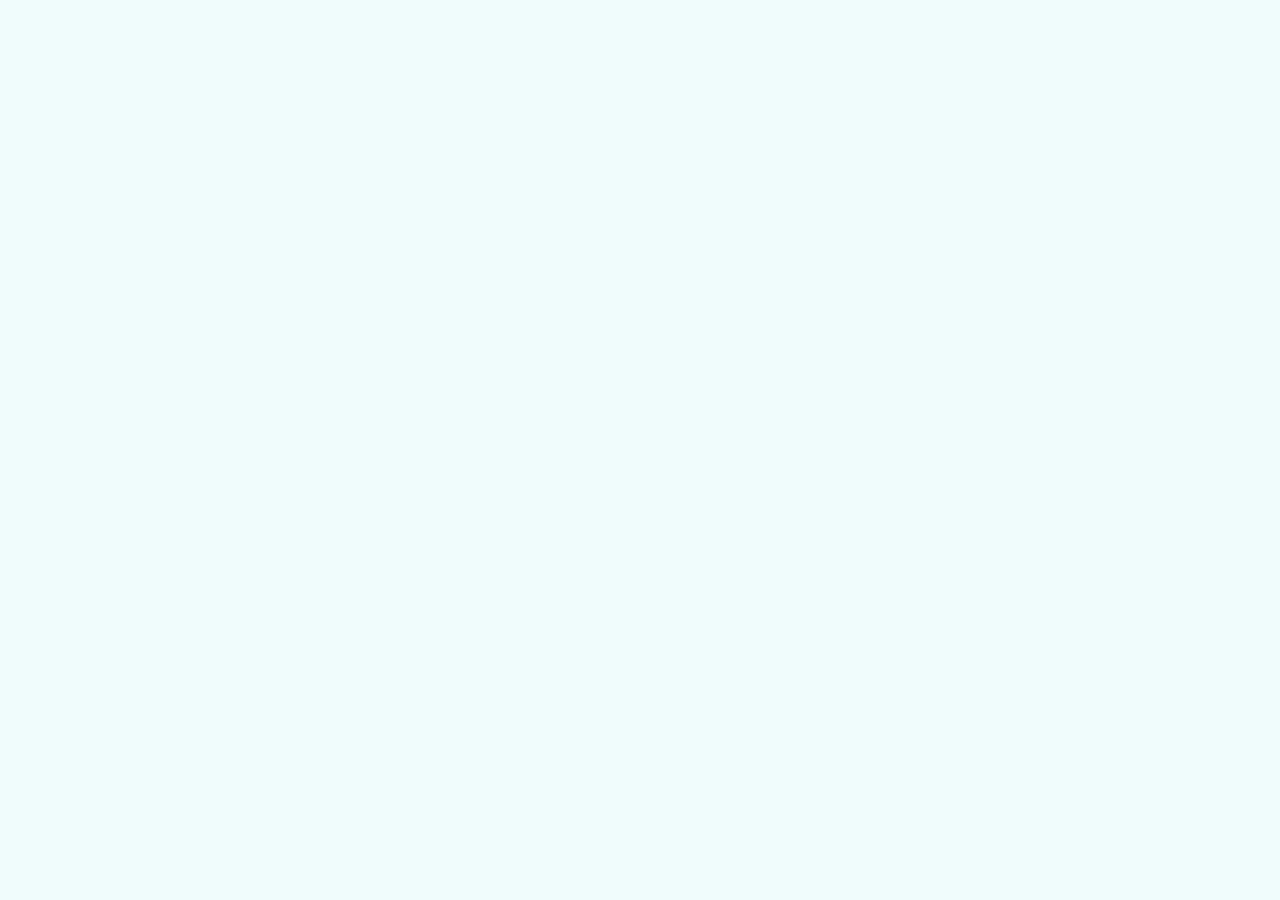
==== vitta-clinic/pages/consultas.html @ 13e9dc97 "Atualiza identidade visual Medora e validações Co-authored-by: Copilot <223556219+Copilot@users.nore" ====
<!doctype html>
<html lang="pt-BR"><head>
  <meta charset="utf-8"><meta name="viewport" content="width=device-width, initial-scale=1">
  <title>Consultas | Medora</title><link rel="icon" href="../assets/images/logo.png" type="image/png">
  <link rel="stylesheet" href="../css/normalizacao.css"><link rel="stylesheet" href="../css/variaveis.css"><link rel="stylesheet" href="../css/global.css"><link rel="stylesheet" href="../css/painel.css"><link rel="stylesheet" href="../css/formularios.css"><link rel="stylesheet" href="../css/tabelas.css"><link rel="stylesheet" href="../css/janelas.css"><link rel="stylesheet" href="../css/responsivo.css">
</head><body><div id="app-root"></div><div id="modal-root"></div><div id="toast-region" class="toast-region" aria-live="polite" aria-atomic="true"></div>
<script src="../js/armazenamento.js"></script><script src="../js/utilitarios.js"></script><script src="../js/autenticacao.js"></script><script src="../js/principal.js"></script><script src="../js/consultas.js"></script></body></html>
---- vitta-clinic/css/variaveis.css ----
:root {
  color-scheme: light;
  --navy: #0d5169;
  --primary: #30cfe0;
  --primary-dark: #0d5169;
  --primary-soft: #e5f9fb;
  --green: #0d5169;
  --green-soft: #e5f9fb;
  --ink: #0d5169;
  --muted: #527987;
  --line: #c8e8ea;
  --surface: #fff;
  --canvas: #f0fbfc;
  --danger: #0d5169;
  --danger-soft: #e5f9fb;
  --warning: #0d5169;
  --shadow: 0 12px 36px rgba(13, 81, 105, .08);
  --radius: 14px;
  --font: "Segoe UI", Arial, sans-serif;
}
---- vitta-clinic/css/global.css ----
body { background: var(--canvas); color: var(--ink); font: 15px/1.5 var(--font); }
a { color: inherit; text-decoration: none; }
button, input, select, textarea { color: inherit; }
button:focus-visible, a:focus-visible, input:focus-visible, select:focus-visible, textarea:focus-visible, summary:focus-visible { outline: 3px solid #30cfe0; outline-offset: 2px; }
.muted { color: var(--muted); }
.eyebrow { color: var(--primary); font-size: .75rem; font-weight: 800; letter-spacing: .13em; text-transform: uppercase; }
.button { display: inline-flex; align-items: center; justify-content: center; gap: 8px; min-height: 40px; padding: 9px 15px; border: 1px solid transparent; border-radius: 9px; font-weight: 700; transition: .18s ease; }
.button:hover { transform: translateY(-1px); }
.button-primary { background: var(--primary); color: white; }
.button-primary:hover { background: var(--primary-dark); }
.button-secondary { background: white; border-color: var(--line); color: var(--ink); }
.button-danger { background: var(--danger-soft); color: var(--danger); }
.button-small { min-height: 32px; padding: 5px 10px; font-size: .83rem; }
.button-wide { width: 100%; }
.icon-button { display: inline-grid; place-items: center; width: 36px; height: 36px; border: 1px solid var(--line); border-radius: 9px; background: white; }
.toast-region { position: fixed; z-index: 100; right: 20px; bottom: 20px; display: grid; gap: 10px; width: min(360px, calc(100vw - 32px)); }
.toast { padding: 13px 16px; border-radius: 10px; background: var(--navy); color: white; box-shadow: var(--shadow); animation: toast-in .2s ease-out; }
.toast.error { background: #0d5169; }
.toast.success { background: #30cfe0; color: #0d5169; }
@keyframes toast-in { from { opacity: 0; transform: translateY(8px); } }
.empty-state { padding: 32px 16px; color: var(--muted); text-align: center; }
.status-pill { display: inline-flex; padding: 4px 9px; border-radius: 999px; background: var(--primary-soft); color: var(--primary-dark); font-size: .78rem; font-weight: 700; }
.status-pill.cancelled { background: var(--danger-soft); color: var(--danger); }
.status-pill.done { background: var(--green-soft); color: var(--green); }
---- vitta-clinic/css/painel.css ----
.app-shell { min-height: 100vh; }
.sidebar { position: fixed; z-index: 20; inset: 0 auto 0 0; display: flex; width: 252px; flex-direction: column; padding: 24px 16px 18px; background: #0d5169; color: #e5f9fb; }
.sidebar-brand { display: flex; align-items: center; gap: 11px; margin: 0 8px 35px; color: white; font-size: 1.12rem; font-weight: 800; }
.sidebar-brand img { width: 52px; height: 39px; object-fit: contain; }
.sidebar-nav { display: grid; gap: 5px; }
.sidebar-nav a { display: flex; align-items: center; gap: 12px; padding: 11px 13px; border-radius: 9px; color: #c8e8ea; font-weight: 600; }
.sidebar-nav a:hover, .sidebar-nav a.active { background: rgba(255,255,255,.12); color: white; }
.nav-icon { width: 20px; color: #30cfe0; font-size: 1.05rem; text-align: center; }
.sidebar-bottom { margin-top: auto; padding: 15px 11px 0; border-top: 1px solid rgba(255,255,255,.14); color: #c8e8ea; font-size: .8rem; }
.main-area { min-height: 100vh; margin-left: 252px; }
.topbar { position: sticky; z-index: 10; top: 0; display: flex; min-height: 76px; align-items: center; justify-content: space-between; padding: 12px clamp(20px, 4vw, 48px); border-bottom: 1px solid var(--line); background: rgba(255,255,255,.95); backdrop-filter: blur(10px); }
.topbar-title { font-size: .93rem; font-weight: 700; }
.user-menu { display: flex; align-items: center; gap: 12px; }
.user-avatar { display: grid; width: 38px; height: 38px; place-items: center; border-radius: 50%; background: var(--primary-soft); color: var(--primary-dark); font-weight: 800; }
.user-info { line-height: 1.3; }
.user-info strong { display: block; font-size: .88rem; }
.user-info span { color: var(--muted); font-size: .75rem; }
.page-content { max-width: 1440px; margin: 0 auto; padding: 34px clamp(20px, 4vw, 48px) 60px; }
.page-heading { display: flex; align-items: flex-end; justify-content: space-between; gap: 16px; margin-bottom: 26px; }
.page-heading h1 { font-size: clamp(1.55rem, 2.5vw, 2rem); letter-spacing: -.03em; }
.page-heading p { margin-top: 4px; color: var(--muted); }
.content-card, .stat-card, .chart-card { border: 1px solid var(--line); border-radius: var(--radius); background: var(--surface); box-shadow: 0 4px 18px rgba(13,81,105,.035); }
.stat-grid { display: grid; grid-template-columns: repeat(4, minmax(0, 1fr)); gap: 16px; margin-bottom: 22px; }
.stat-card { padding: 20px; }
.stat-card-top { display: flex; align-items: center; justify-content: space-between; color: var(--muted); font-size: .85rem; font-weight: 600; }
.stat-icon { display: grid; width: 38px; height: 38px; place-items: center; border-radius: 11px; background: var(--primary-soft); color: var(--primary-dark); font-size: 1.15rem; }
.stat-value { margin-top: 13px; font-size: 2rem; font-weight: 800; letter-spacing: -.04em; }
.stat-foot { margin-top: 2px; color: var(--muted); font-size: .79rem; }
.dashboard-grid { display: grid; grid-template-columns: minmax(0, 1.35fr) minmax(280px, .9fr); gap: 18px; }
.chart-card, .content-card { overflow: hidden; }
.card-heading { display: flex; align-items: center; justify-content: space-between; gap: 12px; padding: 20px 22px; border-bottom: 1px solid var(--line); }
.card-heading h2 { font-size: 1.02rem; }
.card-body { padding: 20px 22px; }
.chart-bars { display: grid; height: 230px; grid-template-columns: repeat(6, 1fr); align-items: end; gap: 14px; padding: 12px 6px 0; }
.chart-column { display: flex; height: 100%; flex-direction: column; align-items: center; justify-content: end; gap: 8px; color: var(--muted); font-size: .76rem; }
.chart-bar { position: relative; width: min(42px, 70%); min-height: 4px; border-radius: 7px 7px 2px 2px; background: linear-gradient(180deg, #30cfe0, #0d5169); }
.chart-bar span { position: absolute; top: -22px; left: 50%; color: var(--ink); font-size: .73rem; transform: translateX(-50%); }
.appointment-list { display: grid; gap: 0; }
.appointment-row { display: grid; grid-template-columns: 48px 1fr auto; align-items: center; gap: 12px; padding: 13px 0; border-bottom: 1px solid var(--line); }
.appointment-row:last-child { border-bottom: 0; }
.appointment-time { color: var(--primary-dark); font-size: .8rem; font-weight: 800; }
.appointment-row strong { display: block; font-size: .86rem; }
.appointment-row small { color: var(--muted); }
.mobile-menu { display: none; }
---- vitta-clinic/css/formularios.css ----
.form-stack, .form-grid { display: grid; gap: 14px; }
.form-grid { grid-template-columns: repeat(2, minmax(0, 1fr)); }
.field { display: grid; align-content: start; gap: 6px; }
.field.full { grid-column: 1 / -1; }
label { color: var(--primary-dark); font-size: .84rem; font-weight: 700; }
input, select, textarea { width: 100%; min-height: 42px; padding: 9px 11px; border: 1px solid var(--line); border-radius: 8px; background: #fff; }
input::placeholder, textarea::placeholder { color: var(--muted); }
input:hover, select:hover, textarea:hover { border-color: #30cfe0; }
textarea { min-height: 94px; resize: vertical; }
.toolbar { display: flex; flex-wrap: wrap; align-items: center; justify-content: space-between; gap: 12px; padding: 16px 20px; border-bottom: 1px solid var(--line); }
.toolbar-search { width: min(350px, 100%); }
.toolbar-filters { display: flex; flex-wrap: wrap; gap: 9px; }
.toolbar-filters select, .toolbar-filters input { width: auto; min-width: 150px; }
.form-actions { display: flex; justify-content: flex-end; gap: 10px; margin-top: 6px; }
.inline-filters { display: flex; flex-wrap: wrap; align-items: end; gap: 12px; }
.inline-filters .field { min-width: 170px; }
---- vitta-clinic/css/tabelas.css ----
.table-wrap { overflow-x: auto; }
.data-table { width: 100%; text-align: left; }
.data-table th { padding: 12px 18px; background: #e5f9fb; color: #0d5169; font-size: .73rem; letter-spacing: .06em; text-transform: uppercase; white-space: nowrap; }
.data-table td { padding: 14px 18px; border-top: 1px solid #c8e8ea; font-size: .87rem; vertical-align: middle; }
.data-table tbody tr:hover { background: #f0fbfc; }
.table-primary { font-weight: 700; }
.table-secondary { display: block; color: var(--muted); font-size: .78rem; }
.table-actions { display: flex; justify-content: flex-end; gap: 7px; white-space: nowrap; }
.table-actions button { min-height: 31px; }
.table-pagination { display: flex; align-items: center; justify-content: space-between; gap: 10px; padding: 13px 18px; border-top: 1px solid var(--line); color: var(--muted); font-size: .82rem; }
.report-summary { margin-bottom: 18px; color: var(--muted); }
---- vitta-clinic/css/janelas.css ----
.modal-backdrop { position: fixed; z-index: 80; inset: 0; display: grid; place-items: center; overflow-y: auto; padding: 20px; background: rgba(13,81,105,.55); animation: fade-in .15s ease; }
.modal { width: min(620px, 100%); max-height: min(90vh, 850px); overflow: auto; border-radius: 16px; background: white; box-shadow: 0 24px 70px rgba(0,0,0,.2); }
.modal.modal-small { width: min(440px, 100%); }
.modal-header { display: flex; align-items: flex-start; justify-content: space-between; gap: 16px; padding: 20px 24px; border-bottom: 1px solid var(--line); }
.modal-header h2 { font-size: 1.2rem; }
.modal-content { padding: 22px 24px 24px; }
.modal-copy { margin-bottom: 20px; color: var(--muted); }
.modal .form-grid { margin-bottom: 20px; }
@keyframes fade-in { from { opacity: 0; } }
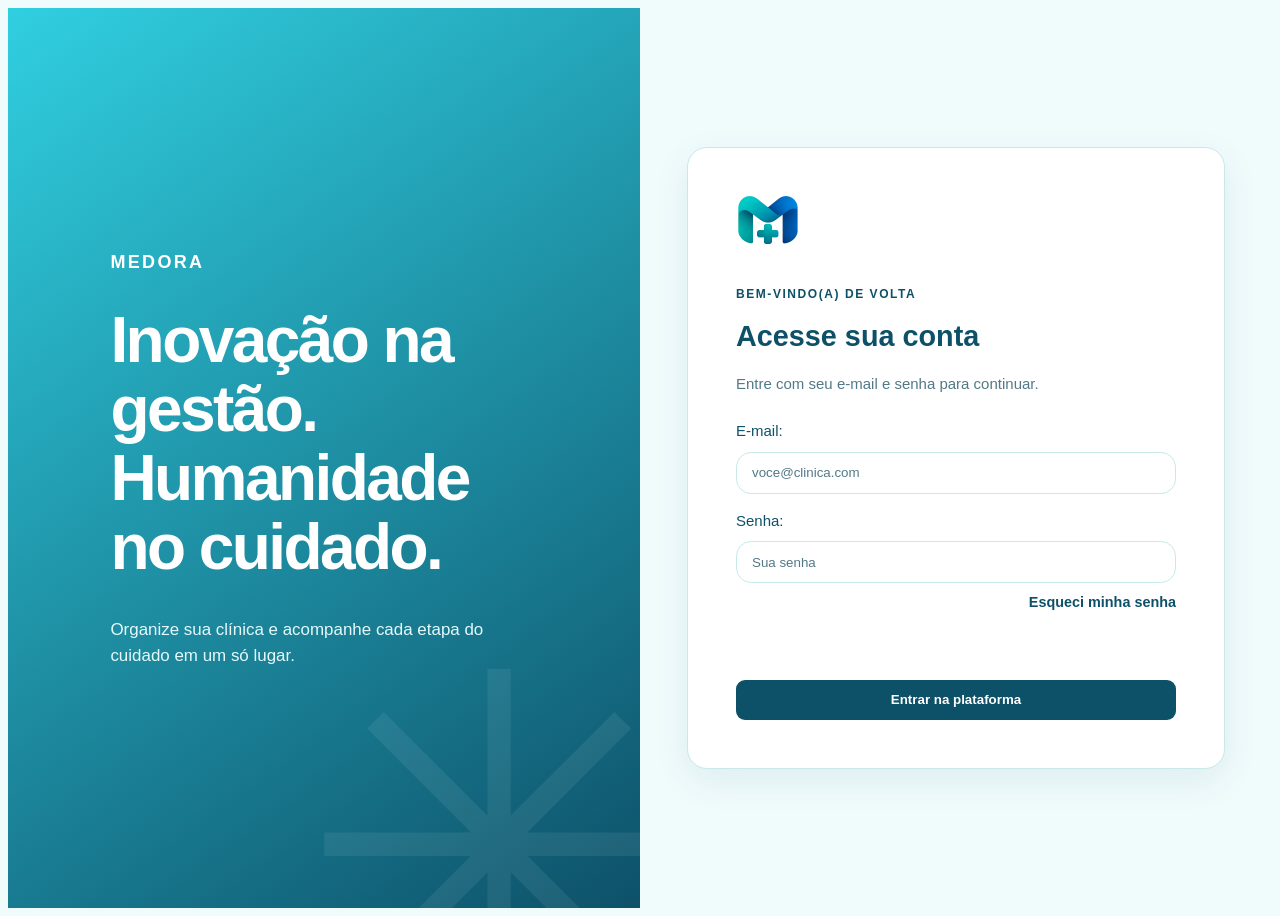
==== commit 9939bde7: "Implementar funcionalidade de recuperação de senha e gerenciamento de usuários - Adicionados serviço" ====
--- a/vitta-clinic/pages/consultas.html
+++ b/vitta-clinic/pages/consultas.html
@@ -3,5 +3,5 @@
   <meta charset="utf-8"><meta name="viewport" content="width=device-width, initial-scale=1">
   <title>Consultas | Medora</title><link rel="icon" href="../assets/images/logo.png" type="image/png">
   <link rel="stylesheet" href="../css/normalizacao.css"><link rel="stylesheet" href="../css/variaveis.css"><link rel="stylesheet" href="../css/global.css"><link rel="stylesheet" href="../css/painel.css"><link rel="stylesheet" href="../css/formularios.css"><link rel="stylesheet" href="../css/tabelas.css"><link rel="stylesheet" href="../css/janelas.css"><link rel="stylesheet" href="../css/responsivo.css">
-</head><body><div id="app-root"></div><div id="modal-root"></div><div id="toast-region" class="toast-region" aria-live="polite" aria-atomic="true"></div>
+</head><body class="protected-page"><div id="app-root"></div><div id="modal-root"></div><div id="toast-region" class="toast-region" aria-live="polite" aria-atomic="true"></div>
 <script src="../js/armazenamento.js"></script><script src="../js/utilitarios.js"></script><script src="../js/autenticacao.js"></script><script src="../js/principal.js"></script><script src="../js/consultas.js"></script></body></html>
--- a/vitta-clinic/css/global.css
+++ b/vitta-clinic/css/global.css
@@ -1,4 +1,5 @@
 body { background: var(--canvas); color: var(--ink); font: 15px/1.5 var(--font); }
+body.protected-page { visibility: hidden; }
 a { color: inherit; text-decoration: none; }
 button, input, select, textarea { color: inherit; }
 button:focus-visible, a:focus-visible, input:focus-visible, select:focus-visible, textarea:focus-visible, summary:focus-visible { outline: 3px solid #30cfe0; outline-offset: 2px; }
